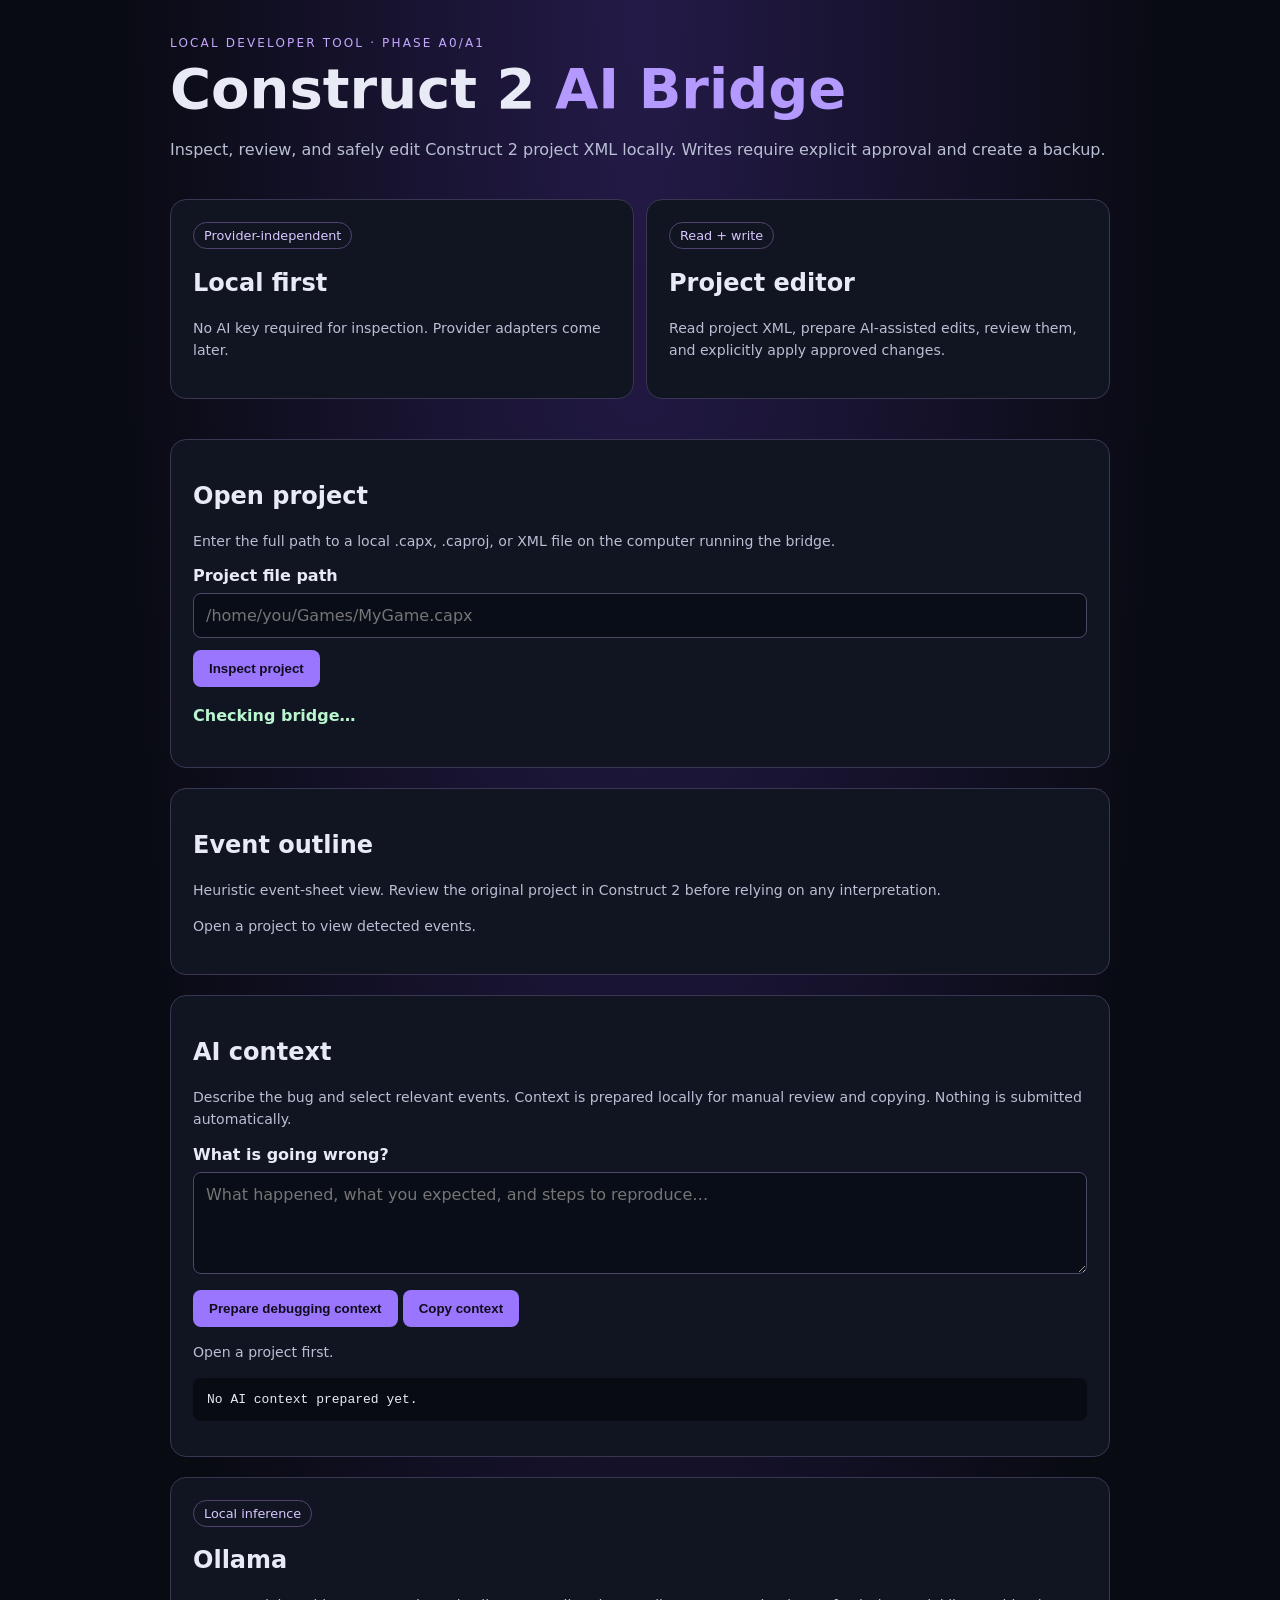
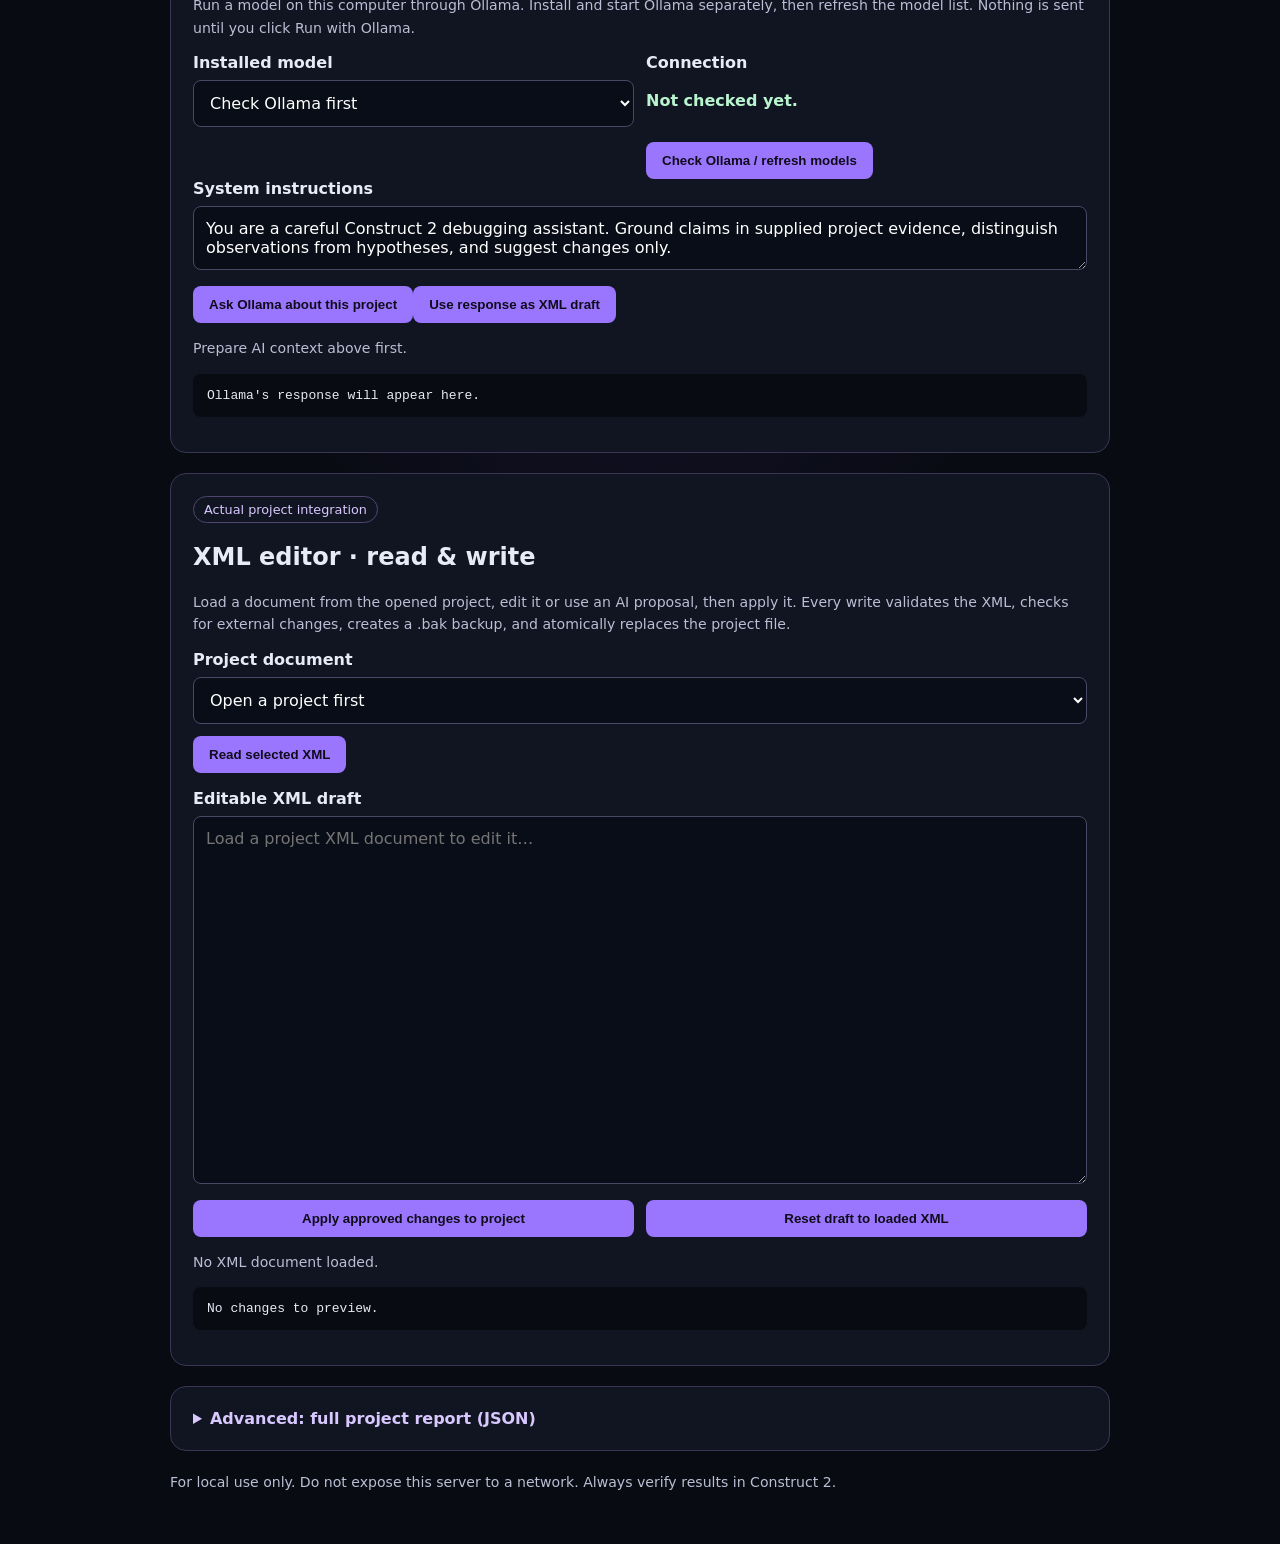
==== src/construct2_ai_bridge/static/index.html @ 00b67558 "Wire XML loading and AI proposal into project editor" ====
<!doctype html>
<html lang="en"><head><meta charset="utf-8"><meta name="viewport" content="width=device-width,initial-scale=1">
<title>Construct 2 AI Bridge</title><style>
:root{color-scheme:dark;font-family:system-ui,sans-serif;background:#090b13;color:#e8eaf5}*{box-sizing:border-box}body{margin:0;background:radial-gradient(ellipse at top,#241a48 0,#090b13 58%);min-height:100vh}.wrap{max-width:980px;margin:auto;padding:36px 20px}.eyebrow{color:#c4a7ff;text-transform:uppercase;letter-spacing:.18em;font-size:.75rem}h1{font-size:clamp(2rem,6vw,3.5rem);margin:.4rem 0}p{color:#b9bfd4;line-height:1.6}.card{background:#111522;border:1px solid #393653;border-radius:16px;padding:22px;margin:20px 0}label{display:block;margin-bottom:8px;font-weight:650}input,textarea{width:100%;background:#090d17;border:1px solid #4a4865;color:#fff;border-radius:8px;padding:12px;font:inherit}textarea{resize:vertical}button{margin-top:12px;background:#9a76ff;color:#100c1b;border:0;border-radius:8px;padding:11px 16px;font-weight:750;cursor:pointer}pre{white-space:pre-wrap;overflow-wrap:anywhere;background:#080b12;border-radius:8px;padding:14px;max-height:440px;overflow:auto}.status{font-weight:700;color:#b9f5cf}.small{font-size:.88rem}.grid{display:grid;grid-template-columns:repeat(auto-fit,minmax(220px,1fr));gap:12px}.pill{display:inline-block;border:1px solid #51456f;border-radius:99px;padding:5px 10px;color:#d8c8ff;font-size:.8rem}.event-pick{display:flex;align-items:center;gap:8px;margin:8px 0;color:#d8c8ff;font-size:.88rem}.event-pick input{width:auto;margin:0}.event{border:1px solid #393653;border-radius:10px;padding:14px;margin:12px 0;background:#0c101b}.event h3{font-size:1rem;margin:0 0 8px}.event-meta{color:#b9bfd4;font-size:.82rem}.event-columns{display:grid;grid-template-columns:repeat(auto-fit,minmax(200px,1fr));gap:12px}.event-columns h4{margin:10px 0 4px;color:#c4a7ff}.event-columns ul{margin:4px 0;padding-left:20px}.empty{color:#b9bfd4;font-style:italic}.diagnostic{border:1px solid #8a6630;background:#241b0e;color:#ffdda0;border-radius:8px;padding:10px 12px;margin:8px 0}details summary{cursor:pointer;color:#d8c8ff}details[open] summary{margin-bottom:12px}
</style></head><body><main class="wrap"><div class="eyebrow">Local developer tool · Phase A0/A1</div><h1>Construct 2 <span style="color:#b49aff">AI Bridge</span></h1><p>Inspect, review, and safely edit Construct 2 project XML locally. Writes require explicit approval and create a backup.</p>
<div class="grid"><section class="card"><span class="pill">Provider-independent</span><h2>Local first</h2><p class="small">No AI key required for inspection. Provider adapters come later.</p></section><section class="card"><span class="pill">Read + write</span><h2>Project editor</h2><p class="small">Read project XML, prepare AI-assisted edits, review them, and explicitly apply approved changes.</p></section></div>
<section class="card"><h2>Open project</h2><p class="small">Enter the full path to a local .capx, .caproj, or XML file on the computer running the bridge.</p><form id="open-form"><label for="project-path">Project file path</label><input id="project-path" name="path" placeholder="/home/you/Games/MyGame.capx" required><button type="submit">Inspect project</button></form><p id="message" role="status" class="status">Checking bridge…</p></section>
<section class="card"><h2>Event outline</h2><p class="small">Heuristic event-sheet view. Review the original project in Construct 2 before relying on any interpretation.</p><div id="event-outline" aria-live="polite"><p class="small">Open a project to view detected events.</p></div></section><section class="card"><h2>AI context</h2><p class="small">Describe the bug and select relevant events. Context is prepared locally for manual review and copying. Nothing is submitted automatically.</p><label for="bug-description">What is going wrong?</label><textarea id="bug-description" rows="4" maxlength="3000" placeholder="What happened, what you expected, and steps to reproduce…"></textarea><button id="prepare-context" type="button">Prepare debugging context</button> <button id="copy-context" type="button" disabled>Copy context</button><p id="context-status" class="small" role="status">Open a project first.</p><pre id="context-output">No AI context prepared yet.</pre></section>
<section class="card" id="ollama-card"><span class="pill">Local inference</span><h2>Ollama</h2><p class="small">Run a model on this computer through Ollama. Install and start Ollama separately, then refresh the model list. Nothing is sent until you click Run with Ollama.</p><div class="grid"><div><label for="ollama-model">Installed model</label><select id="ollama-model" style="width:100%;background:#090d17;border:1px solid #4a4865;color:#fff;border-radius:8px;padding:12px;font:inherit"><option value="">Check Ollama first</option></select></div><div><label>Connection</label><p id="ollama-status" class="status">Not checked yet.</p><button id="ollama-refresh" type="button">Check Ollama / refresh models</button></div></div><label for="ollama-system">System instructions</label><textarea id="ollama-system" rows="2">You are a careful Construct 2 debugging assistant. Ground claims in supplied project evidence, distinguish observations from hypotheses, and suggest changes only.</textarea><button id="ollama-run" type="button">Ask Ollama about this project</button><button id="ollama-use-response" type="button">Use response as XML draft</button><p id="ollama-result-status" class="small" role="status">Prepare AI context above first.</p><pre id="ollama-response">Ollama's response will appear here.</pre></section>

<section class="card" id="xml-editor-card"><span class="pill">Actual project integration</span><h2>XML editor · read &amp; write</h2><p class="small">Load a document from the opened project, edit it or use an AI proposal, then apply it. Every write validates the XML, checks for external changes, creates a .bak backup, and atomically replaces the project file.</p><label for="xml-document">Project document</label><select id="xml-document" style="width:100%;background:#090d17;border:1px solid #4a4865;color:#fff;border-radius:8px;padding:12px;font:inherit"><option value="">Open a project first</option></select><button id="xml-load" type="button">Read selected XML</button><label for="xml-draft" style="margin-top:16px">Editable XML draft</label><textarea id="xml-draft" rows="18" spellcheck="false" placeholder="Load a project XML document to edit it…"></textarea><div class="grid"><button id="xml-apply" type="button" disabled>Apply approved changes to project</button><button id="xml-reset" type="button">Reset draft to loaded XML</button></div><p id="xml-status" class="small" role="status">No XML document loaded.</p><pre id="xml-diff">No changes to preview.</pre></section>
<section class="card"><details id="raw-report"><summary><strong>Advanced: full project report (JSON)</strong></summary><p class="small">Detailed parser output for troubleshooting. Most of the time, use the event outline and AI context above.</p><pre id="output">No project loaded yet.</pre></details></section><p class="small">For local use only. Do not expose this server to a network. Always verify results in Construct 2.</p></main>
<script>
let projectSha256=null,loadedXml='',loadedXmlDocument='';\nconst message=document.querySelector('#message'),output=document.querySelector('#output'),outline=document.querySelector('#event-outline'),contextOutput=document.querySelector('#context-output'),contextStatus=document.querySelector('#context-status'),copyContextButton=document.querySelector('#copy-context');
function addText(tag,text,className){const node=document.createElement(tag);node.textContent=text;if(className)node.className=className;return node;}
function renderOutline(summary){outline.replaceChildren();const diagnostics=summary.diagnostics||[];for(const warning of diagnostics)outline.append(addText('p','Inspection note: '+warning,'diagnostic'));const sheets=summary.event_outlines||[];if(!sheets.length){outline.append(addText('p','No event outlines were detected.','empty'));return;}for(const sheet of sheets){const heading=addText('h3',sheet.document||'XML document');outline.append(heading);outline.append(addText('p',`${sheet.event_count} detected event(s)${sheet.truncated?' · display limit reached':''}`,'event-meta'));if(!sheet.events.length){outline.append(addText('p','No event-like nodes found in this document.','empty'));continue;}for(const event of sheet.events){const card=document.createElement('article');card.className='event';const label=event.label||event.kind||'Event';card.append(addText('h3',`${'↳ '.repeat(Math.min(event.depth||0,8))}${label}`));card.append(addText('p',`${event.event_id||'unidentified event'} · ${event.kind||'event'} · ${event.condition_count||0} condition(s) · ${event.action_count||0} action(s) · ${event.child_event_count||0} nested event(s)${event.disabled===true?' · DISABLED':event.disabled===false?' · explicitly enabled':''}`,'event-meta'));if(event.event_id){const pickLabel=document.createElement('label');pickLabel.className='event-pick';const pick=document.createElement('input');pick.type='checkbox';pick.className='event-context-pick';pick.value=event.event_id;pick.checked=true;pickLabel.append(pick,document.createTextNode(' Include in AI context'));card.append(pickLabel);}const columns=document.createElement('div');columns.className='event-columns';for(const [title,items,details] of [['Conditions',event.conditions,event.condition_details],['Actions',event.actions,event.action_details]]){const col=document.createElement('section');col.append(addText('h4',title));const list=document.createElement('ul');const source=items||[];if(!source.length)list.append(addText('li','None detected','empty'));else source.forEach((item,index)=>{let label=String(item);const detail=(details||[])[index];if(detail&&detail.parameters&&detail.parameters.length){const params=detail.parameters.map(p=>p.value??p.text??p.name??p.id??'parameter').join(', ');label+=` (${params})`;}list.append(addText('li',label));});col.append(list);columns.append(col);}card.append(columns);outline.append(card);}}}
async function checkStatus(){try{const r=await fetch('/api/status');const d=await r.json();message.textContent='Bridge online · v'+d.version+' · '+d.mode;}catch{message.textContent='Could not reach the local bridge.';message.style.color='#ffaaaa';}}
document.querySelector('#prepare-context').addEventListener('click',async()=>{contextStatus.textContent='Preparing context…';try{const picks=[...document.querySelectorAll('.event-context-pick')];const selected=picks.filter(p=>p.checked).map(p=>p.value);if(picks.length&&!selected.length)throw new Error('Select at least one event, or tick the events you want included.');const query=new URLSearchParams();selected.forEach(id=>query.append('event_ids',id));const r=await fetch('/api/ai-context'+(selected.length?'?'+query.toString():''));const d=await r.json();if(!r.ok)throw new Error(d.detail||'Request failed');const bugDescription=document.querySelector('#bug-description').value.trim();const bugHeader=bugDescription?'BUG REPORT (user-provided):\n'+bugDescription+'\n\nDEBUGGING REQUEST: Identify plausible causes using supplied evidence only. Cite event IDs, separate observations from hypotheses, and suggest tests. Do not claim files were modified.\n\nPROJECT EVIDENCE:\n':'';const maxCombined=12000;const room=Math.max(0,maxCombined-bugHeader.length);const shorteningNote='\n[Project context shortened to fit the combined limit.]';const projectContext=d.context.length>room?(room>shorteningNote.length?d.context.slice(0,room-shorteningNote.length)+shorteningNote:''):d.context;const prepared=bugHeader+projectContext;contextOutput.textContent=prepared;copyContextButton.disabled=false;contextStatus.textContent='Prepared '+d.included_event_count+' event(s) · '+prepared.length+' characters'+(d.truncated||d.context.length>room?' · truncated to fit the size limit':'')+'. Review before sharing.';}catch(err){contextStatus.textContent='Could not prepare context: '+err.message;}});
document.querySelector('#copy-context').addEventListener('click',async()=>{try{await navigator.clipboard.writeText(contextOutput.textContent);contextStatus.textContent='Context copied. Paste it into your AI chat when ready.';}catch{contextStatus.textContent='Clipboard access was blocked. Select and copy the text in the box manually.';}});
document.querySelector('#open-form').addEventListener('submit',async e=>{e.preventDefault();message.textContent='Inspecting…';output.textContent='';try{const r=await fetch('/api/project/open',{method:'POST',headers:{'Content-Type':'application/json'},body:JSON.stringify({path:document.querySelector('#project-path').value})});const d=await r.json();if(!r.ok)throw new Error(d.detail||'Request failed');projectSha256=d.project_sha256;const docSelect=document.querySelector('#xml-document');docSelect.replaceChildren();for(const name of (d.summary.xml_documents||[]))docSelect.append(new Option(name,name));output.textContent=JSON.stringify(d.summary,null,2);renderOutline(d.summary);message.textContent='Project inspected. No files were changed.';message.style.color='#b9f5cf';contextStatus.textContent='Project loaded. Prepare AI context when ready.';contextOutput.textContent='No AI context prepared yet.';copyContextButton.disabled=true;}catch(err){message.textContent='Inspection failed: '+err.message;message.style.color='#ffaaaa';outline.replaceChildren(addText('p','No event outline available because inspection failed.','empty'));}});


const xmlSelect=document.querySelector('#xml-document'),xmlDraft=document.querySelector('#xml-draft'),xmlStatus=document.querySelector('#xml-status'),xmlDiff=document.querySelector('#xml-diff'),xmlApply=document.querySelector('#xml-apply');
function refreshXmlDiff(){const current=xmlDraft.value;const changed=current!==loadedXml;xmlDiff.textContent=changed?'Draft differs from the loaded document. Original: '+loadedXml.length+' chars · Draft: '+current.length+' chars. Review the complete XML before applying.':'No changes to preview.';xmlApply.disabled=!changed||!loadedXmlDocument||!projectSha256;}
document.querySelector('#xml-load').addEventListener('click',async()=>{
 const name=xmlSelect.value;if(!name){xmlStatus.textContent='Open a project and choose a document first.';return;}
 xmlStatus.textContent='Reading full XML…';
 try{const q=new URLSearchParams();q.append('documents',name);const r=await fetch('/api/project/xml?'+q.toString());const d=await r.json();if(!r.ok)throw new Error(d.detail||'Read failed');loadedXml=d.documents[0].xml;loadedXmlDocument=name;xmlDraft.value=loadedXml;refreshXmlDiff();xmlStatus.textContent='Loaded '+name+' · '+loadedXml.length+' characters.';}
 catch(e){xmlStatus.textContent='Could not read XML: '+e.message;}
});
xmlDraft.addEventListener('input',refreshXmlDiff);
document.querySelector('#xml-reset').addEventListener('click',()=>{xmlDraft.value=loadedXml;refreshXmlDiff();xmlStatus.textContent='Draft reset to the last loaded version.';});
xmlApply.addEventListener('click',async()=>{
 if(!loadedXmlDocument||!projectSha256)return;
 if(!confirm('Apply this XML to the actual project? A .bak backup will be created first.'))return;
 xmlStatus.textContent='Validating and writing project…';xmlApply.disabled=true;
 try{const r=await fetch('/api/project/write',{method:'POST',headers:{'Content-Type':'application/json'},body:JSON.stringify({document:loadedXmlDocument,xml:xmlDraft.value,expected_project_sha256:projectSha256})});const d=await r.json();if(!r.ok)throw new Error(d.detail||'Write failed');projectSha256=d.project_sha256;loadedXml=xmlDraft.value;output.textContent=JSON.stringify(d.summary,null,2);renderOutline(d.summary);refreshXmlDiff();xmlStatus.textContent='Saved '+d.document+'. Backup: '+d.backup;message.textContent='Project updated · backup created.';}
 catch(e){xmlStatus.textContent='Write rejected: '+e.message;refreshXmlDiff();}
});
document.querySelector('#ollama-use-response').addEventListener('click',()=>{
 const response=document.querySelector('#ollama-response').textContent;
 const match=response.match(/\`\`\`(?:xml)?\\s*([\\s\\S]*?)\`\`\`/i);
 const candidate=(match?match[1]:response).trim();
 if(!candidate.startsWith('<')){xmlStatus.textContent='No XML document found in the AI response. Ask it to return a complete XML document in a fenced xml block.';return;}
 xmlDraft.value=candidate;refreshXmlDiff();xmlStatus.textContent='AI XML proposal loaded into draft. Review it carefully before applying.';
});
\nasync function refreshOllama(){
 const statusEl=document.querySelector('#ollama-status'),select=document.querySelector('#ollama-model');
 statusEl.textContent='Checking local Ollama…';select.replaceChildren();
 try{
  const r=await fetch('/api/ollama/status');const d=await r.json();
  if(!d.available)throw new Error(d.message||'Ollama is not available.');
  if(!d.models.length){statusEl.textContent='Ollama is online, but no models are installed.';select.append(new Option('No models installed',''));return;}
  for(const model of d.models)select.append(new Option(model.name,model.name));
  statusEl.textContent='Ollama online · '+d.models.length+' model(s) found.';
 }catch(e){statusEl.textContent=e.message;select.append(new Option('Ollama unavailable',''));}
}
document.querySelector('#ollama-refresh').addEventListener('click',refreshOllama);
document.querySelector('#ollama-run').addEventListener('click',async()=>{
 const model=document.querySelector('#ollama-model').value;
 const prompt=contextOutput.textContent.trim()+'\\n\\nCURRENT XML DOCUMENT ('+loadedXmlDocument+'):\\n'+(document.querySelector('#xml-draft').value||loadedXml)+'\\n\\nIf a code change is justified, return the COMPLETE updated XML document in one ```xml fenced block. Preserve all unrelated XML exactly. If no edit is needed, explain why and do not invent XML. Never claim changes were saved.';
 const resultStatus=document.querySelector('#ollama-result-status');
 if(!model){resultStatus.textContent='Choose an installed model first.';return;}
 if(!prompt||prompt==='No AI context prepared yet.'){resultStatus.textContent='Prepare debugging context above first.';return;}
 resultStatus.textContent='Sending prompt to local Ollama… this may take a while.';
 try{
  const r=await fetch('/api/ollama/chat',{method:'POST',headers:{'Content-Type':'application/json'},body:JSON.stringify({model,prompt,system:document.querySelector('#ollama-system').value})});
  const d=await r.json();if(!r.ok)throw new Error(d.detail||'Ollama request failed.');
  document.querySelector('#ollama-response').textContent=d.response||'(The model returned an empty response.)';
  resultStatus.textContent='Completed with '+d.model+(d.eval_count?' · '+d.eval_count+' output tokens':'')+'. Request stayed on this computer.';
 }catch(e){resultStatus.textContent='Ollama request failed: '+e.message;}
});
checkStatus();
refreshOllama();
</script></body></html>
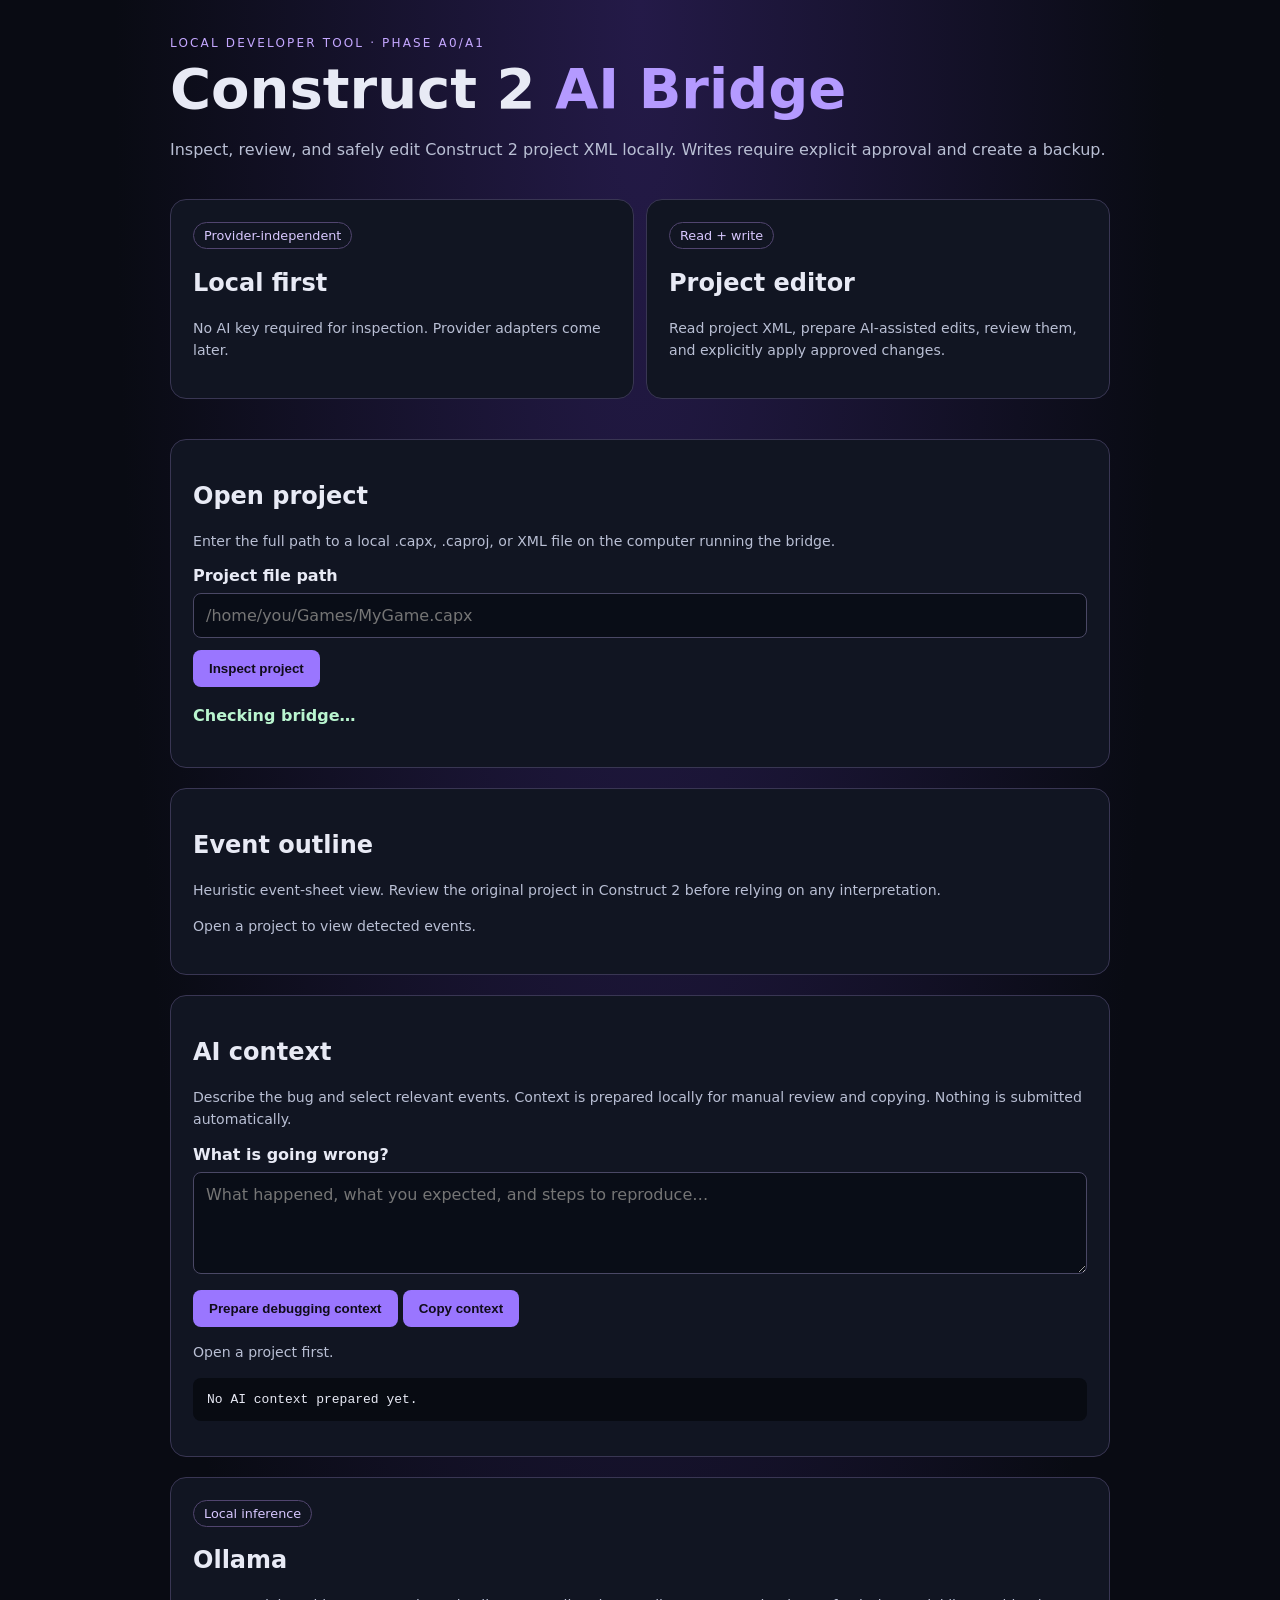
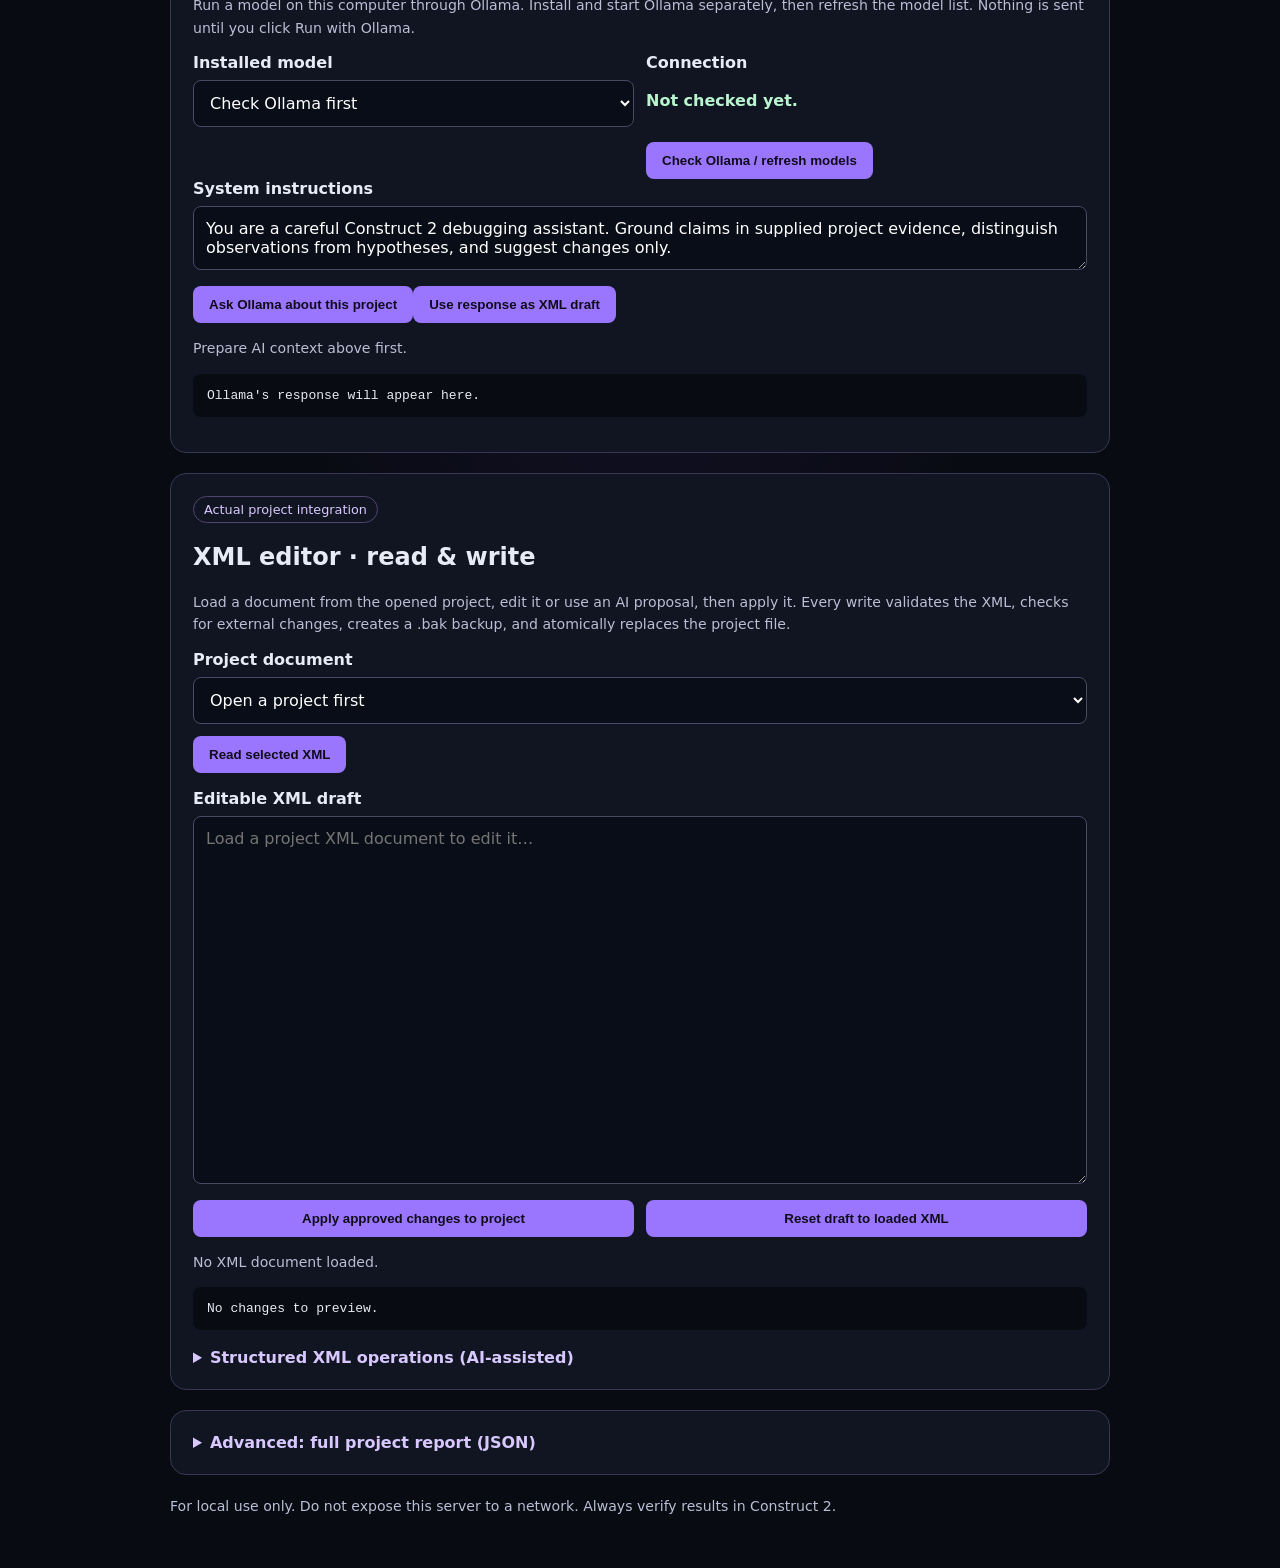
==== commit b846e5f0: "Integrate AI-assisted structural XML patch workflow" ====
--- a/src/construct2_ai_bridge/static/index.html
+++ b/src/construct2_ai_bridge/static/index.html
@@ -8,10 +8,11 @@
 <section class="card"><h2>Event outline</h2><p class="small">Heuristic event-sheet view. Review the original project in Construct 2 before relying on any interpretation.</p><div id="event-outline" aria-live="polite"><p class="small">Open a project to view detected events.</p></div></section><section class="card"><h2>AI context</h2><p class="small">Describe the bug and select relevant events. Context is prepared locally for manual review and copying. Nothing is submitted automatically.</p><label for="bug-description">What is going wrong?</label><textarea id="bug-description" rows="4" maxlength="3000" placeholder="What happened, what you expected, and steps to reproduce…"></textarea><button id="prepare-context" type="button">Prepare debugging context</button> <button id="copy-context" type="button" disabled>Copy context</button><p id="context-status" class="small" role="status">Open a project first.</p><pre id="context-output">No AI context prepared yet.</pre></section>
 <section class="card" id="ollama-card"><span class="pill">Local inference</span><h2>Ollama</h2><p class="small">Run a model on this computer through Ollama. Install and start Ollama separately, then refresh the model list. Nothing is sent until you click Run with Ollama.</p><div class="grid"><div><label for="ollama-model">Installed model</label><select id="ollama-model" style="width:100%;background:#090d17;border:1px solid #4a4865;color:#fff;border-radius:8px;padding:12px;font:inherit"><option value="">Check Ollama first</option></select></div><div><label>Connection</label><p id="ollama-status" class="status">Not checked yet.</p><button id="ollama-refresh" type="button">Check Ollama / refresh models</button></div></div><label for="ollama-system">System instructions</label><textarea id="ollama-system" rows="2">You are a careful Construct 2 debugging assistant. Ground claims in supplied project evidence, distinguish observations from hypotheses, and suggest changes only.</textarea><button id="ollama-run" type="button">Ask Ollama about this project</button><button id="ollama-use-response" type="button">Use response as XML draft</button><p id="ollama-result-status" class="small" role="status">Prepare AI context above first.</p><pre id="ollama-response">Ollama's response will appear here.</pre></section>
 
-<section class="card" id="xml-editor-card"><span class="pill">Actual project integration</span><h2>XML editor · read &amp; write</h2><p class="small">Load a document from the opened project, edit it or use an AI proposal, then apply it. Every write validates the XML, checks for external changes, creates a .bak backup, and atomically replaces the project file.</p><label for="xml-document">Project document</label><select id="xml-document" style="width:100%;background:#090d17;border:1px solid #4a4865;color:#fff;border-radius:8px;padding:12px;font:inherit"><option value="">Open a project first</option></select><button id="xml-load" type="button">Read selected XML</button><label for="xml-draft" style="margin-top:16px">Editable XML draft</label><textarea id="xml-draft" rows="18" spellcheck="false" placeholder="Load a project XML document to edit it…"></textarea><div class="grid"><button id="xml-apply" type="button" disabled>Apply approved changes to project</button><button id="xml-reset" type="button">Reset draft to loaded XML</button></div><p id="xml-status" class="small" role="status">No XML document loaded.</p><pre id="xml-diff">No changes to preview.</pre></section>
+<section class="card" id="xml-editor-card"><span class="pill">Actual project integration</span><h2>XML editor · read &amp; write</h2><p class="small">Load a document from the opened project, edit it or use an AI proposal, then apply it. Every write validates the XML, checks for external changes, creates a .bak backup, and atomically replaces the project file.</p><label for="xml-document">Project document</label><select id="xml-document" style="width:100%;background:#090d17;border:1px solid #4a4865;color:#fff;border-radius:8px;padding:12px;font:inherit"><option value="">Open a project first</option></select><button id="xml-load" type="button">Read selected XML</button><label for="xml-draft" style="margin-top:16px">Editable XML draft</label><textarea id="xml-draft" rows="18" spellcheck="false" placeholder="Load a project XML document to edit it…"></textarea><div class="grid"><button id="xml-apply" type="button" disabled>Apply approved changes to project</button><button id="xml-reset" type="button">Reset draft to loaded XML</button></div><p id="xml-status" class="small" role="status">No XML document loaded.</p><pre id="xml-diff">No changes to preview.</pre><details id="structured-editor" style="margin-top:18px"><summary><strong>Structured XML operations (AI-assisted)</strong></summary><p class="small">Inspect the XML node tree, ask Ollama for path-based operations, review the JSON, then apply. This is schema-agnostic: use only tags and attributes actually present in your project.</p><button id="xml-tree-load" type="button">Load bounded XML tree</button><pre id="xml-tree">No tree loaded.</pre><button id="ollama-patch-run" type="button">Ask Ollama for a structural patch</button><label for="xml-patch">Proposed operations (JSON)</label><textarea id="xml-patch" rows="10" spellcheck="false" placeholder='{"operations":[{"op":"set_attribute","path":[0,1],"name":"enabled","value":"0"}]}'></textarea><div class="grid"><button id="xml-patch-use-response" type="button">Use AI response as patch</button><button id="xml-patch-apply" type="button" disabled>Apply reviewed patch</button></div><p id="xml-patch-status" class="small" role="status">Load XML and its tree before asking for a patch.</p></details></section>
 <section class="card"><details id="raw-report"><summary><strong>Advanced: full project report (JSON)</strong></summary><p class="small">Detailed parser output for troubleshooting. Most of the time, use the event outline and AI context above.</p><pre id="output">No project loaded yet.</pre></details></section><p class="small">For local use only. Do not expose this server to a network. Always verify results in Construct 2.</p></main>
 <script>
-let projectSha256=null,loadedXml='',loadedXmlDocument='';\nconst message=document.querySelector('#message'),output=document.querySelector('#output'),outline=document.querySelector('#event-outline'),contextOutput=document.querySelector('#context-output'),contextStatus=document.querySelector('#context-status'),copyContextButton=document.querySelector('#copy-context');
+let projectSha256=null,loadedXml='',loadedXmlDocument='';
+const message=document.querySelector('#message'),output=document.querySelector('#output'),outline=document.querySelector('#event-outline'),contextOutput=document.querySelector('#context-output'),contextStatus=document.querySelector('#context-status'),copyContextButton=document.querySelector('#copy-context');
 function addText(tag,text,className){const node=document.createElement(tag);node.textContent=text;if(className)node.className=className;return node;}
 function renderOutline(summary){outline.replaceChildren();const diagnostics=summary.diagnostics||[];for(const warning of diagnostics)outline.append(addText('p','Inspection note: '+warning,'diagnostic'));const sheets=summary.event_outlines||[];if(!sheets.length){outline.append(addText('p','No event outlines were detected.','empty'));return;}for(const sheet of sheets){const heading=addText('h3',sheet.document||'XML document');outline.append(heading);outline.append(addText('p',`${sheet.event_count} detected event(s)${sheet.truncated?' · display limit reached':''}`,'event-meta'));if(!sheet.events.length){outline.append(addText('p','No event-like nodes found in this document.','empty'));continue;}for(const event of sheet.events){const card=document.createElement('article');card.className='event';const label=event.label||event.kind||'Event';card.append(addText('h3',`${'↳ '.repeat(Math.min(event.depth||0,8))}${label}`));card.append(addText('p',`${event.event_id||'unidentified event'} · ${event.kind||'event'} · ${event.condition_count||0} condition(s) · ${event.action_count||0} action(s) · ${event.child_event_count||0} nested event(s)${event.disabled===true?' · DISABLED':event.disabled===false?' · explicitly enabled':''}`,'event-meta'));if(event.event_id){const pickLabel=document.createElement('label');pickLabel.className='event-pick';const pick=document.createElement('input');pick.type='checkbox';pick.className='event-context-pick';pick.value=event.event_id;pick.checked=true;pickLabel.append(pick,document.createTextNode(' Include in AI context'));card.append(pickLabel);}const columns=document.createElement('div');columns.className='event-columns';for(const [title,items,details] of [['Conditions',event.conditions,event.condition_details],['Actions',event.actions,event.action_details]]){const col=document.createElement('section');col.append(addText('h4',title));const list=document.createElement('ul');const source=items||[];if(!source.length)list.append(addText('li','None detected','empty'));else source.forEach((item,index)=>{let label=String(item);const detail=(details||[])[index];if(detail&&detail.parameters&&detail.parameters.length){const params=detail.parameters.map(p=>p.value??p.text??p.name??p.id??'parameter').join(', ');label+=` (${params})`;}list.append(addText('li',label));});col.append(list);columns.append(col);}card.append(columns);outline.append(card);}}}
 async function checkStatus(){try{const r=await fetch('/api/status');const d=await r.json();message.textContent='Bridge online · v'+d.version+' · '+d.mode;}catch{message.textContent='Could not reach the local bridge.';message.style.color='#ffaaaa';}}
@@ -21,7 +22,19 @@
 
 
 const xmlSelect=document.querySelector('#xml-document'),xmlDraft=document.querySelector('#xml-draft'),xmlStatus=document.querySelector('#xml-status'),xmlDiff=document.querySelector('#xml-diff'),xmlApply=document.querySelector('#xml-apply');
-function refreshXmlDiff(){const current=xmlDraft.value;const changed=current!==loadedXml;xmlDiff.textContent=changed?'Draft differs from the loaded document. Original: '+loadedXml.length+' chars · Draft: '+current.length+' chars. Review the complete XML before applying.':'No changes to preview.';xmlApply.disabled=!changed||!loadedXmlDocument||!projectSha256;}
+function refreshXmlDiff(){
+ const current=xmlDraft.value,changed=current!==loadedXml;
+ if(!changed){xmlDiff.textContent='No changes to preview.';xmlApply.disabled=true;return;}
+ const before=loadedXml.split('\n'),after=current.split('\n');
+ let prefix=0;while(prefix<before.length&&prefix<after.length&&before[prefix]===after[prefix])prefix++;
+ let suffix=0;while(suffix<before.length-prefix&&suffix<after.length-prefix&&before[before.length-1-suffix]===after[after.length-1-suffix])suffix++;
+ const removed=before.slice(prefix,before.length-suffix),added=after.slice(prefix,after.length-suffix);
+ const preview=['--- '+loadedXmlDocument,'+++ proposed version','@@ changed lines '+(prefix+1)+' @@',...removed.map(line=>'- '+line),...added.map(line=>'+ '+line)];
+ if(prefix)preview.splice(3,0,'… '+prefix+' unchanged line(s) above …');
+ if(suffix)preview.push('… '+suffix+' unchanged line(s) below …');
+ xmlDiff.textContent=preview.join('\n')+'\n\nThis compact preview shows the changed region; inspect the full XML before applying.';
+ xmlApply.disabled=!loadedXmlDocument||!projectSha256;
+}
 document.querySelector('#xml-load').addEventListener('click',async()=>{
  const name=xmlSelect.value;if(!name){xmlStatus.textContent='Open a project and choose a document first.';return;}
  xmlStatus.textContent='Reading full XML…';
@@ -39,12 +52,46 @@
 });
 document.querySelector('#ollama-use-response').addEventListener('click',()=>{
  const response=document.querySelector('#ollama-response').textContent;
- const match=response.match(/\`\`\`(?:xml)?\\s*([\\s\\S]*?)\`\`\`/i);
- const candidate=(match?match[1]:response).trim();
+ const start=response.indexOf('```xml');
+ const end=start>=0?response.indexOf('```',start+6):-1;
+ const candidate=(start>=0&&end>start?response.slice(start+6,end):response).trim();
  if(!candidate.startsWith('<')){xmlStatus.textContent='No XML document found in the AI response. Ask it to return a complete XML document in a fenced xml block.';return;}
  xmlDraft.value=candidate;refreshXmlDiff();xmlStatus.textContent='AI XML proposal loaded into draft. Review it carefully before applying.';
 });
-\nasync function refreshOllama(){
+\n
+let loadedTree=null;
+const patchBox=document.querySelector('#xml-patch'),patchStatus=document.querySelector('#xml-patch-status'),patchApply=document.querySelector('#xml-patch-apply'),treeBox=document.querySelector('#xml-tree');
+document.querySelector('#xml-tree-load').addEventListener('click',async()=>{
+ if(!loadedXmlDocument){patchStatus.textContent='Load an XML document first.';return;}
+ patchStatus.textContent='Building bounded XML tree…';
+ try{const r=await fetch('/api/project/tree?document='+encodeURIComponent(loadedXmlDocument));const d=await r.json();if(!r.ok)throw new Error(d.detail||'Tree request failed');loadedTree=d.tree;treeBox.textContent=JSON.stringify(loadedTree,null,2);projectSha256=d.project_sha256;patchStatus.textContent='Tree loaded. Node paths are child-index arrays from the document root.';}
+ catch(e){patchStatus.textContent='Could not load tree: '+e.message;}
+});
+document.querySelector('#ollama-patch-run').addEventListener('click',async()=>{
+ if(!loadedXmlDocument||!loadedXml){patchStatus.textContent='Read a project XML document first.';return;}
+ if(!loadedTree){patchStatus.textContent='Load the XML tree first.';return;}
+ const model=document.querySelector('#ollama-model').value;if(!model){patchStatus.textContent='Choose an installed Ollama model first.';return;}
+ patchStatus.textContent='Asking Ollama to produce a small structured patch…';
+ const prompt='You are editing a Construct 2 project XML document. Do not return a full XML document. Return ONLY JSON (preferably in a json code fence) with shape {"operations":[...]}. Operations are limited to: set_attribute {op,path,name,value}; remove_attribute {op,path,name}; set_text {op,path,value}; append_xml {op,path,xml}; delete_node {op,path}. A path is an array of child indexes from the document root, exactly as shown in the tree. Use only paths, tags and attributes present in the supplied tree, except XML fragments strictly necessary and grounded in existing neighboring structures. Prefer the smallest possible change. If the schema is unclear, return {"operations":[]} and explain uncertainty outside the JSON. Never invent Construct 2 action/condition IDs or plugin formats.\n\nREQUEST:\n'+(document.querySelector('#bug-description')?.value||'Review the selected XML for likely issues.')+'\n\nCURRENT XML TREE:\n'+JSON.stringify(loadedTree)+'\n\nCURRENT XML:\n'+loadedXml;
+ try{const r=await fetch('/api/ollama/chat',{method:'POST',headers:{'Content-Type':'application/json'},body:JSON.stringify({model,prompt,system:'Return a minimal, evidence-grounded JSON patch for the supplied XML. Do not claim it has been applied.'})});const d=await r.json();if(!r.ok)throw new Error(d.detail||'Ollama request failed');document.querySelector('#ollama-response').textContent=d.response||'';patchStatus.textContent='Patch proposal received. Use response as patch, inspect the JSON, then apply.';}
+ catch(e){patchStatus.textContent='Ollama patch request failed: '+e.message;}
+});
+document.querySelector('#xml-patch-use-response').addEventListener('click',()=>{
+ const response=document.querySelector('#ollama-response').textContent;const start=response.indexOf('\`\`\`json');const end=start>=0?response.indexOf('\`\`\`',start+7):-1;const raw=(start>=0&&end>start?response.slice(start+7,end):response).trim();
+ try{const parsed=JSON.parse(raw);if(!Array.isArray(parsed.operations))throw new Error('Expected an operations array.');patchBox.value=JSON.stringify(parsed,null,2);patchApply.disabled=parsed.operations.length===0;patchStatus.textContent=parsed.operations.length+' operation(s) loaded. Review paths and values before applying.';}
+ catch(e){patchStatus.textContent='Could not parse AI patch JSON: '+e.message;}
+});
+patchBox.addEventListener('input',()=>{try{const d=JSON.parse(patchBox.value);patchApply.disabled=!Array.isArray(d.operations)||!d.operations.length||!loadedXmlDocument||!projectSha256;}catch{patchApply.disabled=true;}});
+patchApply.addEventListener('click',async()=>{
+ let patch;try{patch=JSON.parse(patchBox.value);}catch(e){patchStatus.textContent='Invalid JSON: '+e.message;return;}
+ if(!loadedXmlDocument||!projectSha256)return;
+ if(!confirm('Apply '+patch.operations.length+' structural XML operation(s) to the actual project? A backup will be created.'))return;
+ patchApply.disabled=true;patchStatus.textContent='Validating and applying patch…';
+ try{const r=await fetch('/api/project/patch',{method:'POST',headers:{'Content-Type':'application/json'},body:JSON.stringify({document:loadedXmlDocument,expected_project_sha256:projectSha256,operations:patch.operations})});const d=await r.json();if(!r.ok)throw new Error(d.detail||'Patch rejected');projectSha256=d.project_sha256;loadedXml=(await (await fetch('/api/project/xml?documents='+encodeURIComponent(loadedXmlDocument))).json()).documents[0].xml;xmlDraft.value=loadedXml;refreshXmlDiff();output.textContent=JSON.stringify(d.summary,null,2);renderOutline(d.summary);patchStatus.textContent='Applied '+d.operation_count+' operation(s). Backup: '+d.backup;message.textContent='Structured patch saved · backup created.';loadedTree=null;treeBox.textContent='Reload the tree to inspect the updated XML.';}
+ catch(e){patchStatus.textContent='Patch rejected: '+e.message;patchApply.disabled=false;}
+});
+
+async function refreshOllama(){
  const statusEl=document.querySelector('#ollama-status'),select=document.querySelector('#ollama-model');
  statusEl.textContent='Checking local Ollama…';select.replaceChildren();
  try{
@@ -58,7 +105,7 @@
 document.querySelector('#ollama-refresh').addEventListener('click',refreshOllama);
 document.querySelector('#ollama-run').addEventListener('click',async()=>{
  const model=document.querySelector('#ollama-model').value;
- const prompt=contextOutput.textContent.trim()+'\\n\\nCURRENT XML DOCUMENT ('+loadedXmlDocument+'):\\n'+(document.querySelector('#xml-draft').value||loadedXml)+'\\n\\nIf a code change is justified, return the COMPLETE updated XML document in one ```xml fenced block. Preserve all unrelated XML exactly. If no edit is needed, explain why and do not invent XML. Never claim changes were saved.';
+ const prompt=contextOutput.textContent.trim()+'\n\nCURRENT XML DOCUMENT ('+loadedXmlDocument+'):\n'+(document.querySelector('#xml-draft').value||loadedXml)+'\n\nIf a code change is justified, return the COMPLETE updated XML document in one ```xml fenced block. Preserve all unrelated XML exactly. If no edit is needed, explain why and do not invent XML. Never claim changes were saved.';
  const resultStatus=document.querySelector('#ollama-result-status');
  if(!model){resultStatus.textContent='Choose an installed model first.';return;}
  if(!prompt||prompt==='No AI context prepared yet.'){resultStatus.textContent='Prepare debugging context above first.';return;}
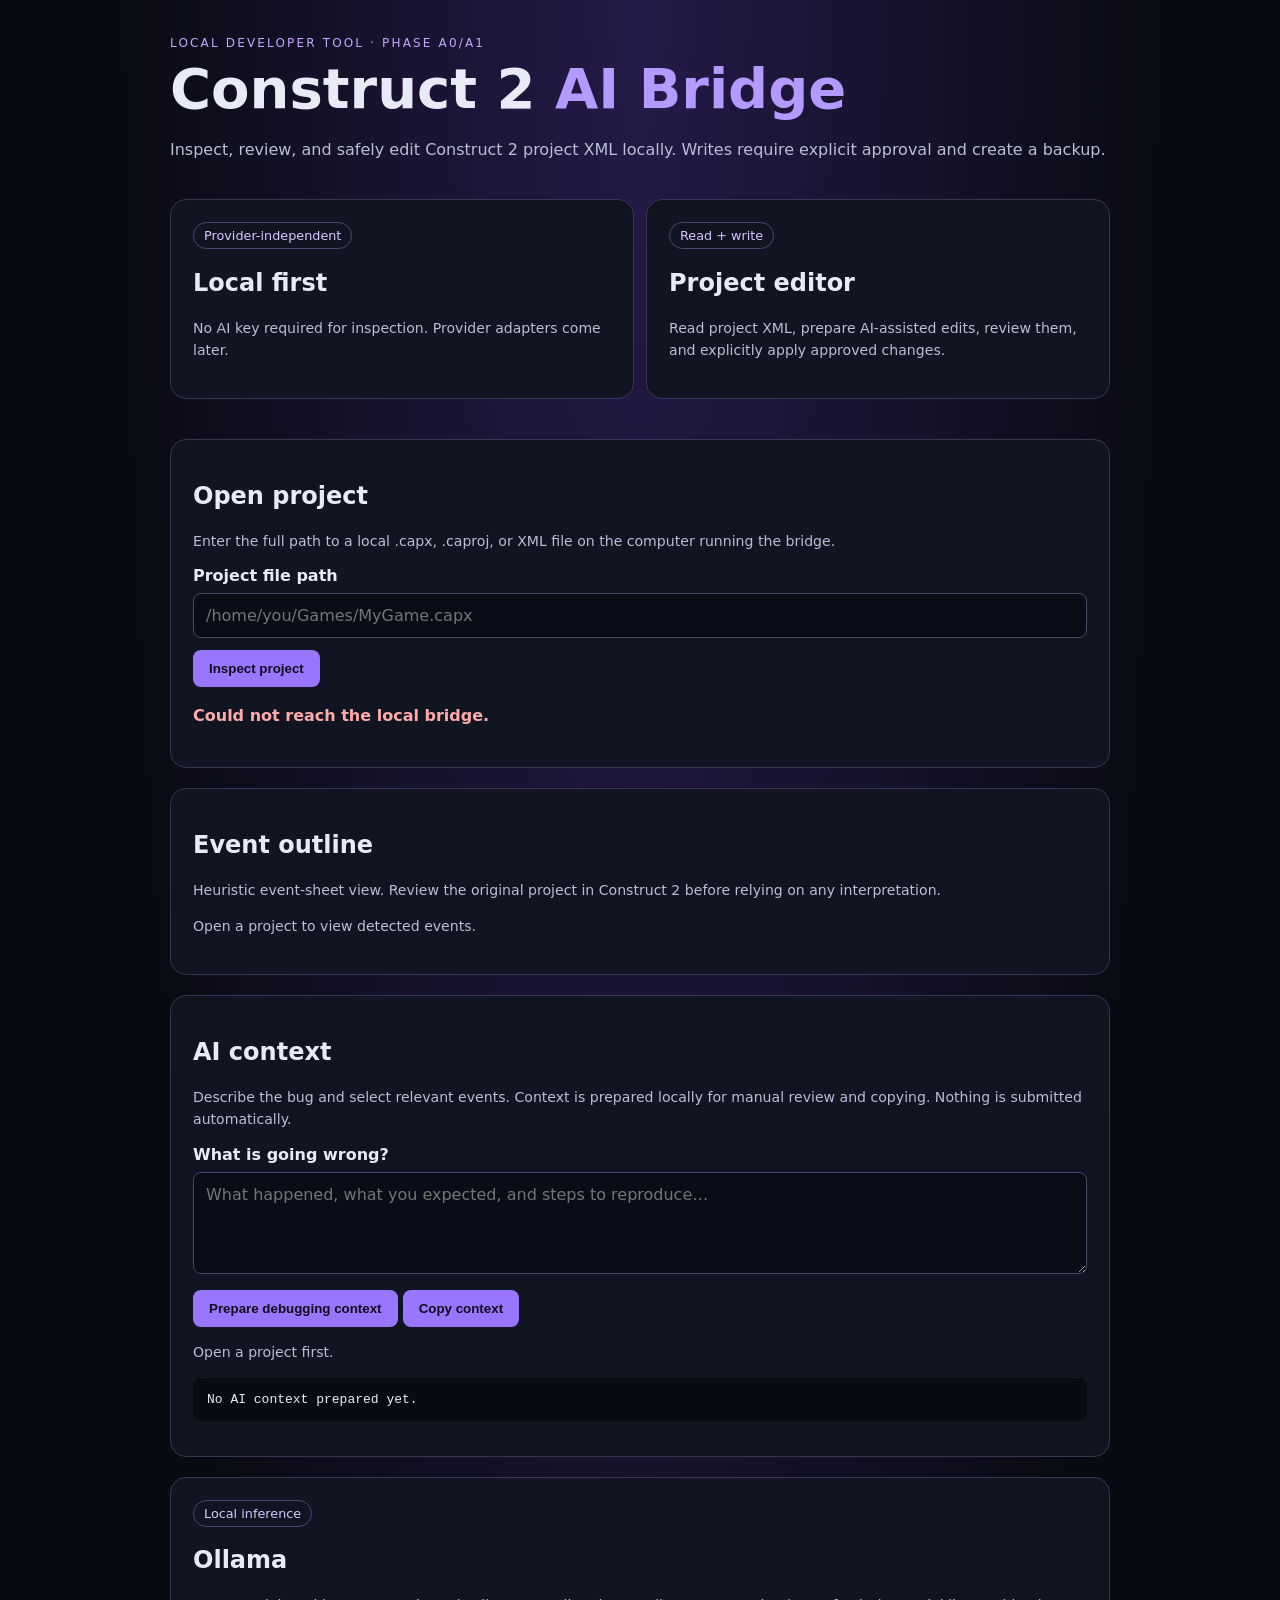
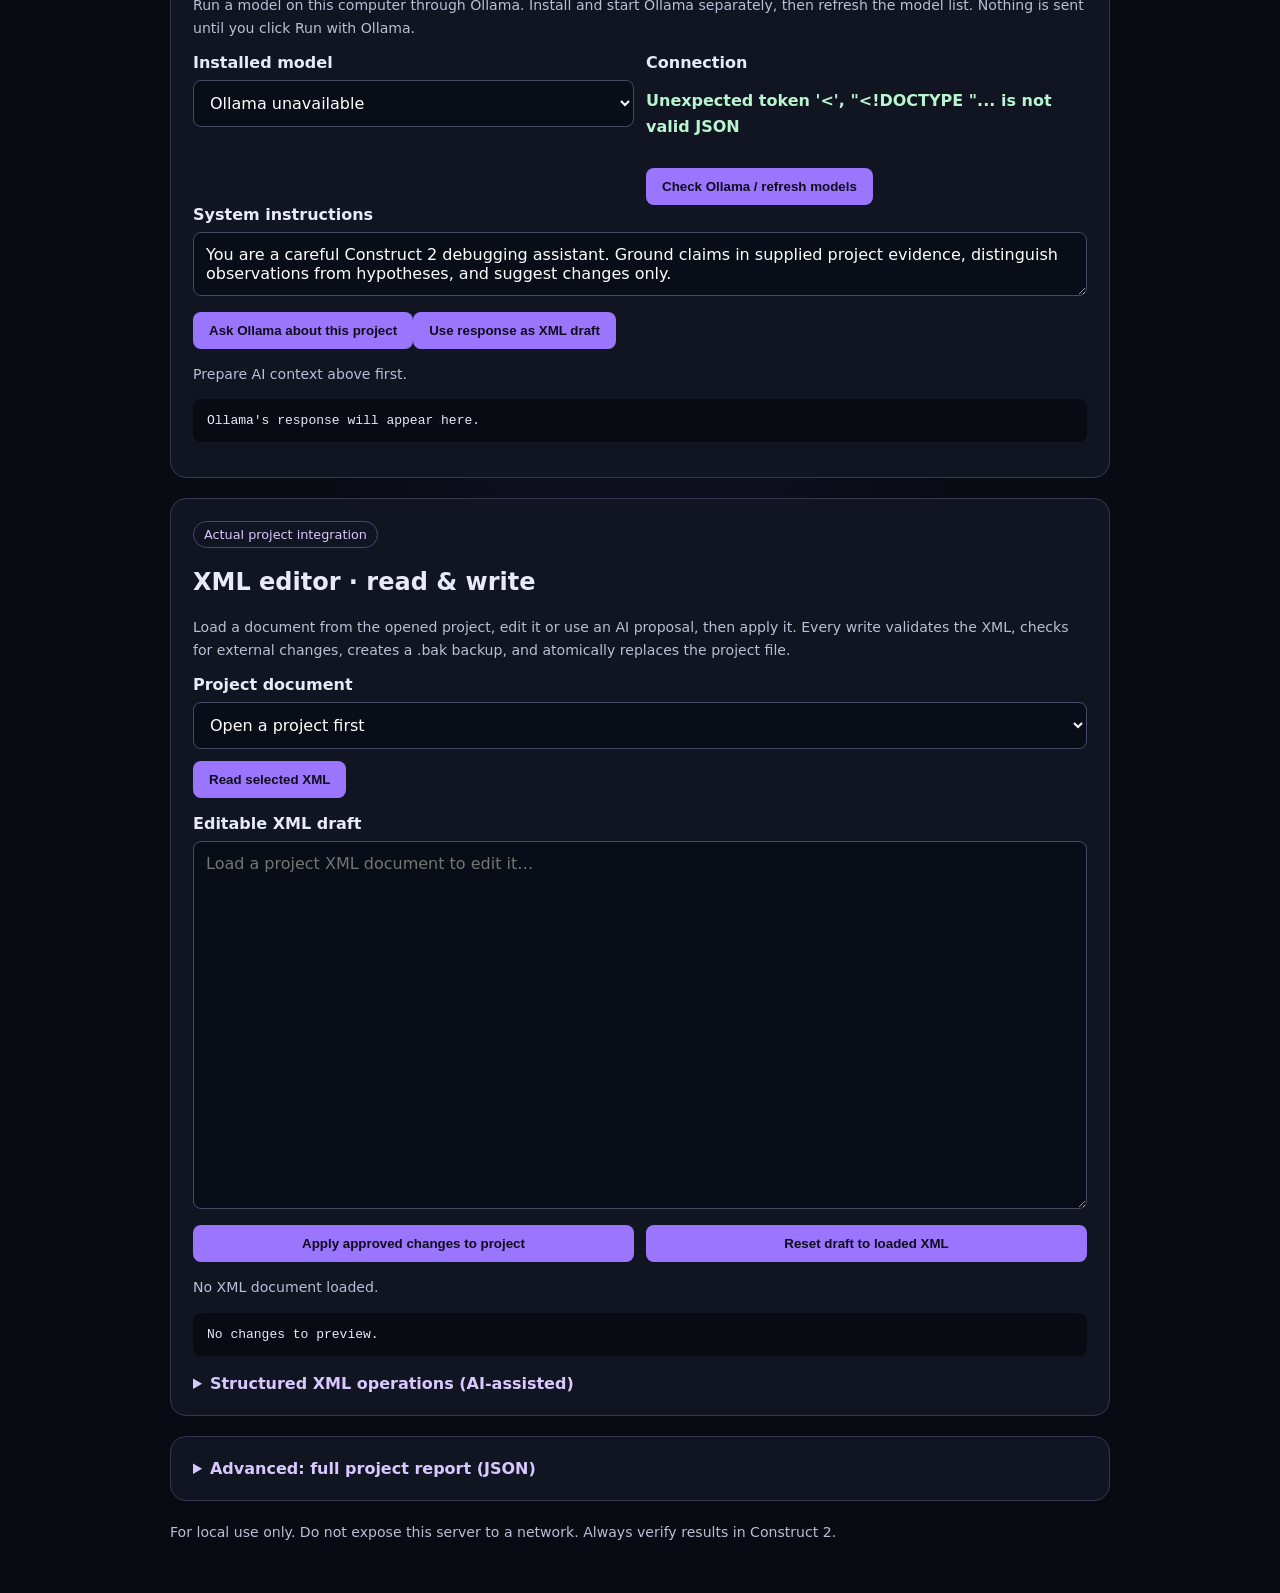
==== commit 18aae7a1: "Remove stray escape from structural patch UI script" ====
--- a/src/construct2_ai_bridge/static/index.html
+++ b/src/construct2_ai_bridge/static/index.html
@@ -58,7 +58,6 @@
  if(!candidate.startsWith('<')){xmlStatus.textContent='No XML document found in the AI response. Ask it to return a complete XML document in a fenced xml block.';return;}
  xmlDraft.value=candidate;refreshXmlDiff();xmlStatus.textContent='AI XML proposal loaded into draft. Review it carefully before applying.';
 });
-\n
 let loadedTree=null;
 const patchBox=document.querySelector('#xml-patch'),patchStatus=document.querySelector('#xml-patch-status'),patchApply=document.querySelector('#xml-patch-apply'),treeBox=document.querySelector('#xml-tree');
 document.querySelector('#xml-tree-load').addEventListener('click',async()=>{
@@ -77,7 +76,7 @@
  catch(e){patchStatus.textContent='Ollama patch request failed: '+e.message;}
 });
 document.querySelector('#xml-patch-use-response').addEventListener('click',()=>{
- const response=document.querySelector('#ollama-response').textContent;const start=response.indexOf('\`\`\`json');const end=start>=0?response.indexOf('\`\`\`',start+7):-1;const raw=(start>=0&&end>start?response.slice(start+7,end):response).trim();
+ const response=document.querySelector("#ollama-response").textContent;const start=response.indexOf("```json");const end=start>=0?response.indexOf("```",start+7):-1;const raw=(start>=0&&end>start?response.slice(start+7,end):response).trim();
  try{const parsed=JSON.parse(raw);if(!Array.isArray(parsed.operations))throw new Error('Expected an operations array.');patchBox.value=JSON.stringify(parsed,null,2);patchApply.disabled=parsed.operations.length===0;patchStatus.textContent=parsed.operations.length+' operation(s) loaded. Review paths and values before applying.';}
  catch(e){patchStatus.textContent='Could not parse AI patch JSON: '+e.message;}
 });
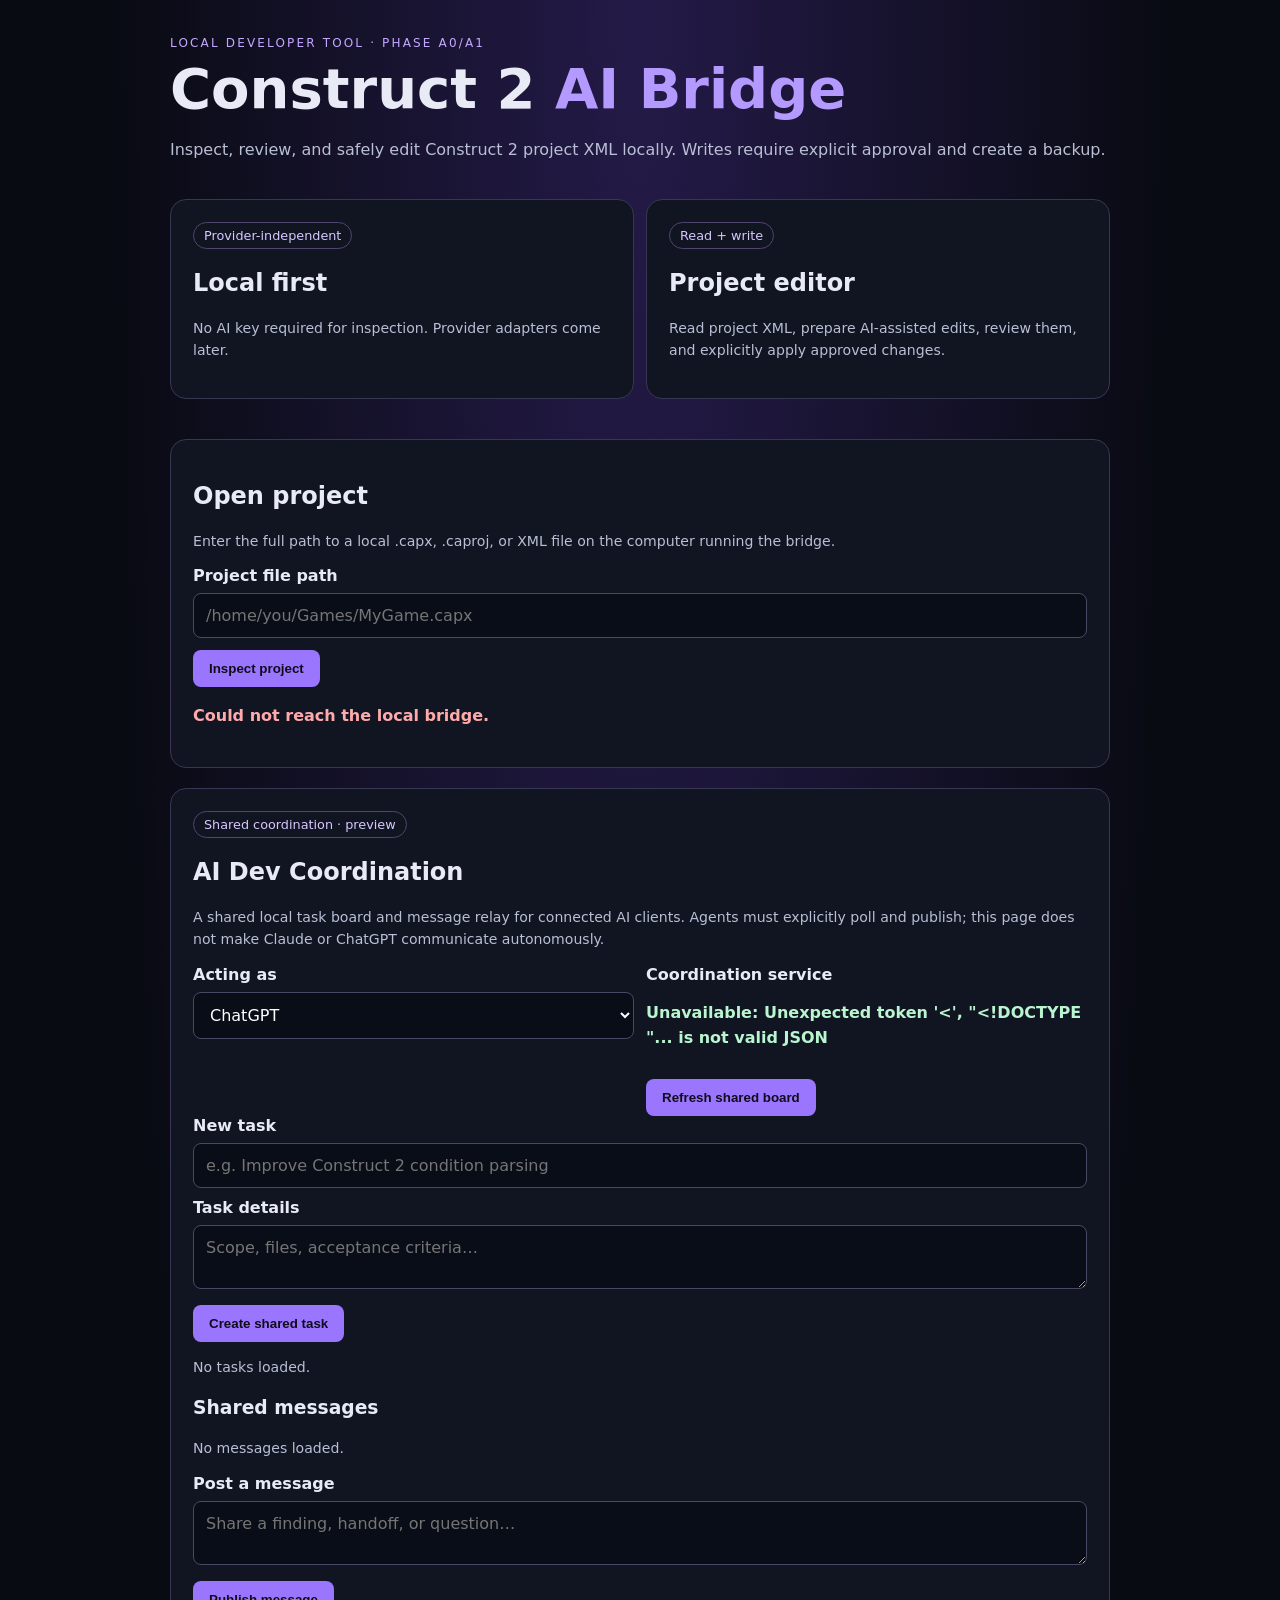
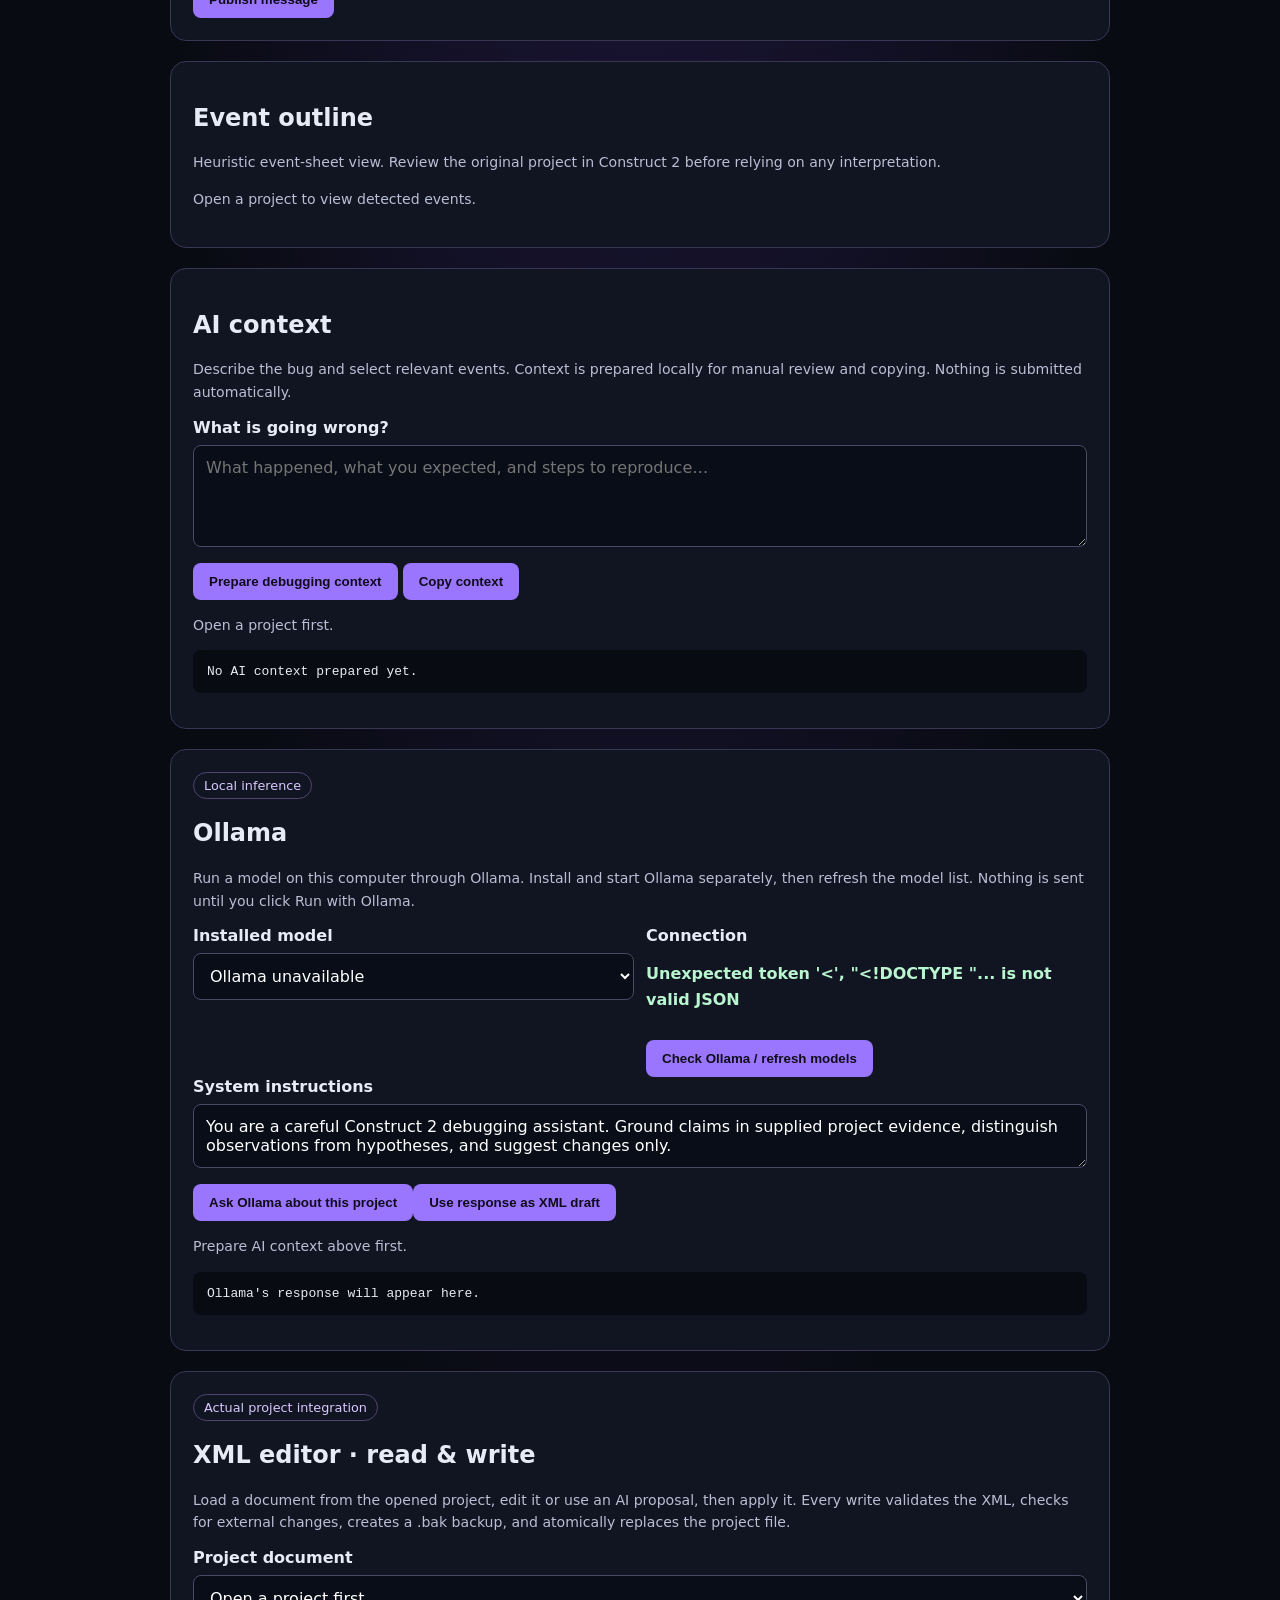
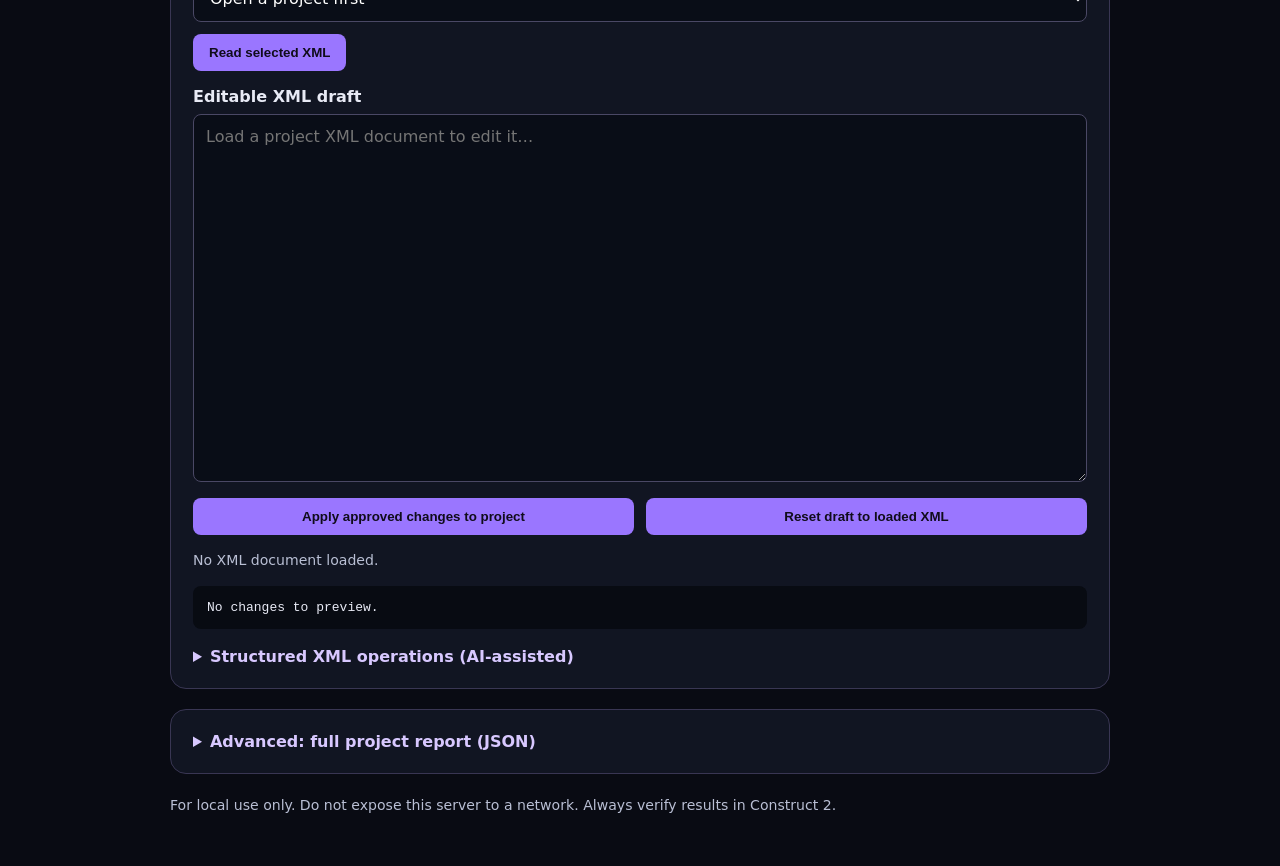
==== commit 7b97c4cd: "Add shared AI coordination task board" ====
--- a/src/construct2_ai_bridge/static/index.html
+++ b/src/construct2_ai_bridge/static/index.html
@@ -5,6 +5,7 @@
 </style></head><body><main class="wrap"><div class="eyebrow">Local developer tool · Phase A0/A1</div><h1>Construct 2 <span style="color:#b49aff">AI Bridge</span></h1><p>Inspect, review, and safely edit Construct 2 project XML locally. Writes require explicit approval and create a backup.</p>
 <div class="grid"><section class="card"><span class="pill">Provider-independent</span><h2>Local first</h2><p class="small">No AI key required for inspection. Provider adapters come later.</p></section><section class="card"><span class="pill">Read + write</span><h2>Project editor</h2><p class="small">Read project XML, prepare AI-assisted edits, review them, and explicitly apply approved changes.</p></section></div>
 <section class="card"><h2>Open project</h2><p class="small">Enter the full path to a local .capx, .caproj, or XML file on the computer running the bridge.</p><form id="open-form"><label for="project-path">Project file path</label><input id="project-path" name="path" placeholder="/home/you/Games/MyGame.capx" required><button type="submit">Inspect project</button></form><p id="message" role="status" class="status">Checking bridge…</p></section>
+<section class="card" id="coordination-card"><span class="pill">Shared coordination · preview</span><h2>AI Dev Coordination</h2><p class="small">A shared local task board and message relay for connected AI clients. Agents must explicitly poll and publish; this page does not make Claude or ChatGPT communicate autonomously.</p><div class="grid"><div><label for="coord-agent">Acting as</label><select id="coord-agent" style="width:100%;background:#090d17;border:1px solid #4a4865;color:#fff;border-radius:8px;padding:12px;font:inherit"><option value="chatgpt">ChatGPT</option><option value="claude">Claude</option><option value="local">Local / human</option></select></div><div><label>Coordination service</label><p id="coord-status" class="status">Checking…</p><button id="coord-refresh" type="button">Refresh shared board</button></div></div><form id="coord-task-form"><label for="coord-title">New task</label><input id="coord-title" maxlength="200" placeholder="e.g. Improve Construct 2 condition parsing" required><label for="coord-description" style="margin-top:10px">Task details</label><textarea id="coord-description" rows="2" maxlength="12000" placeholder="Scope, files, acceptance criteria…"></textarea><button type="submit">Create shared task</button></form><div id="coord-tasks" aria-live="polite"><p class="small">No tasks loaded.</p></div><h3>Shared messages</h3><div id="coord-messages" aria-live="polite"><p class="small">No messages loaded.</p></div><form id="coord-message-form"><label for="coord-message">Post a message</label><textarea id="coord-message" rows="2" maxlength="12000" placeholder="Share a finding, handoff, or question…"></textarea><button type="submit">Publish message</button></form></section>
 <section class="card"><h2>Event outline</h2><p class="small">Heuristic event-sheet view. Review the original project in Construct 2 before relying on any interpretation.</p><div id="event-outline" aria-live="polite"><p class="small">Open a project to view detected events.</p></div></section><section class="card"><h2>AI context</h2><p class="small">Describe the bug and select relevant events. Context is prepared locally for manual review and copying. Nothing is submitted automatically.</p><label for="bug-description">What is going wrong?</label><textarea id="bug-description" rows="4" maxlength="3000" placeholder="What happened, what you expected, and steps to reproduce…"></textarea><button id="prepare-context" type="button">Prepare debugging context</button> <button id="copy-context" type="button" disabled>Copy context</button><p id="context-status" class="small" role="status">Open a project first.</p><pre id="context-output">No AI context prepared yet.</pre></section>
 <section class="card" id="ollama-card"><span class="pill">Local inference</span><h2>Ollama</h2><p class="small">Run a model on this computer through Ollama. Install and start Ollama separately, then refresh the model list. Nothing is sent until you click Run with Ollama.</p><div class="grid"><div><label for="ollama-model">Installed model</label><select id="ollama-model" style="width:100%;background:#090d17;border:1px solid #4a4865;color:#fff;border-radius:8px;padding:12px;font:inherit"><option value="">Check Ollama first</option></select></div><div><label>Connection</label><p id="ollama-status" class="status">Not checked yet.</p><button id="ollama-refresh" type="button">Check Ollama / refresh models</button></div></div><label for="ollama-system">System instructions</label><textarea id="ollama-system" rows="2">You are a careful Construct 2 debugging assistant. Ground claims in supplied project evidence, distinguish observations from hypotheses, and suggest changes only.</textarea><button id="ollama-run" type="button">Ask Ollama about this project</button><button id="ollama-use-response" type="button">Use response as XML draft</button><p id="ollama-result-status" class="small" role="status">Prepare AI context above first.</p><pre id="ollama-response">Ollama's response will appear here.</pre></section>
 
@@ -116,6 +117,60 @@
   resultStatus.textContent='Completed with '+d.model+(d.eval_count?' · '+d.eval_count+' output tokens':'')+'. Request stayed on this computer.';
  }catch(e){resultStatus.textContent='Ollama request failed: '+e.message;}
 });
+
+const coordAgent=document.querySelector('#coord-agent'),coordStatus=document.querySelector('#coord-status'),coordTasks=document.querySelector('#coord-tasks'),coordMessages=document.querySelector('#coord-messages');
+let coordTaskCache=[];
+async function coordRequest(url,options={}){const response=await fetch(url,{headers:{'Content-Type':'application/json',...(options.headers||{})},...options});const data=await response.json();if(!response.ok)throw new Error(data.detail||'Coordination request failed');return data;}
+function renderCoordTasks(tasks){
+ coordTaskCache=tasks;coordTasks.replaceChildren();
+ if(!tasks.length){coordTasks.append(addText('p','No shared tasks yet. Create one to start coordinating.','empty'));return;}
+ for(const task of tasks){
+  const card=document.createElement('article');card.className='event';
+  card.append(addText('h3',task.id+' · '+task.title));
+  card.append(addText('p',task.description||'No task details.','small'));
+  card.append(addText('p','Status: '+task.status+' · Owner: '+(task.owner||'unassigned')+' · Branch: '+(task.branch||'not set')+' · v'+task.version,'event-meta'));
+  const actions=document.createElement('div');actions.className='grid';
+  if(task.status==='open'||task.owner===coordAgent.value){
+   const claim=document.createElement('button');claim.type='button';claim.textContent=task.owner===coordAgent.value?'Claim / take ownership':'Claim task';
+   claim.addEventListener('click',async()=>{try{await coordRequest('/api/coordination/tasks/'+encodeURIComponent(task.id)+'/claim',{method:'POST',body:JSON.stringify({agent:coordAgent.value})});await refreshCoordination();}catch(e){coordStatus.textContent=e.message;}});
+   actions.append(claim);
+  }
+  if(task.owner===coordAgent.value){
+   const status=document.createElement('select');status.style.cssText='width:100%;background:#090d17;border:1px solid #4a4865;color:#fff;border-radius:8px;padding:12px;font:inherit';
+   for(const value of ['claimed','in_review','done','blocked','open'])status.append(new Option(value,value));
+   status.value=task.status;
+   const update=document.createElement('button');update.type='button';update.textContent='Update status';
+   update.addEventListener('click',async()=>{try{await coordRequest('/api/coordination/tasks/'+encodeURIComponent(task.id),{method:'PATCH',body:JSON.stringify({agent:coordAgent.value,status:status.value})});await refreshCoordination();}catch(e){coordStatus.textContent=e.message;}});
+   actions.append(status,update);
+  }
+  card.append(actions);coordTasks.append(card);
+ }
+}
+async function refreshCoordination(){
+ coordStatus.textContent='Refreshing…';
+ try{
+  const [taskData,messageData,statusData]=await Promise.all([
+   coordRequest('/api/coordination/tasks'),coordRequest('/api/coordination/messages?limit=100'),coordRequest('/api/coordination/status')
+  ]);
+  renderCoordTasks(taskData.tasks);coordMessages.replaceChildren();
+  if(!messageData.messages.length)coordMessages.append(addText('p','No messages yet.','empty'));
+  for(const item of messageData.messages){const line=addText('p','['+item.agent+'] '+item.body,'small');coordMessages.append(line);}
+  coordStatus.textContent=statusData.storage+' · '+taskData.tasks.length+' task(s) · poll-and-publish';
+ }catch(e){coordStatus.textContent='Unavailable: '+e.message;}
+}
+document.querySelector('#coord-refresh').addEventListener('click',refreshCoordination);
+document.querySelector('#coord-task-form').addEventListener('submit',async event=>{
+ event.preventDefault();const title=document.querySelector('#coord-title'),description=document.querySelector('#coord-description');
+ try{await coordRequest('/api/coordination/tasks',{method:'POST',body:JSON.stringify({title:title.value,description:description.value,created_by:coordAgent.value})});title.value='';description.value='';await refreshCoordination();}
+ catch(e){coordStatus.textContent=e.message;}
+});
+document.querySelector('#coord-message-form').addEventListener('submit',async event=>{
+ event.preventDefault();const field=document.querySelector('#coord-message');if(!field.value.trim())return;
+ try{await coordRequest('/api/coordination/messages',{method:'POST',body:JSON.stringify({agent:coordAgent.value,body:field.value})});field.value='';await refreshCoordination();}
+ catch(e){coordStatus.textContent=e.message;}
+});
+refreshCoordination();
+
 checkStatus();
 refreshOllama();
 </script></body></html>
